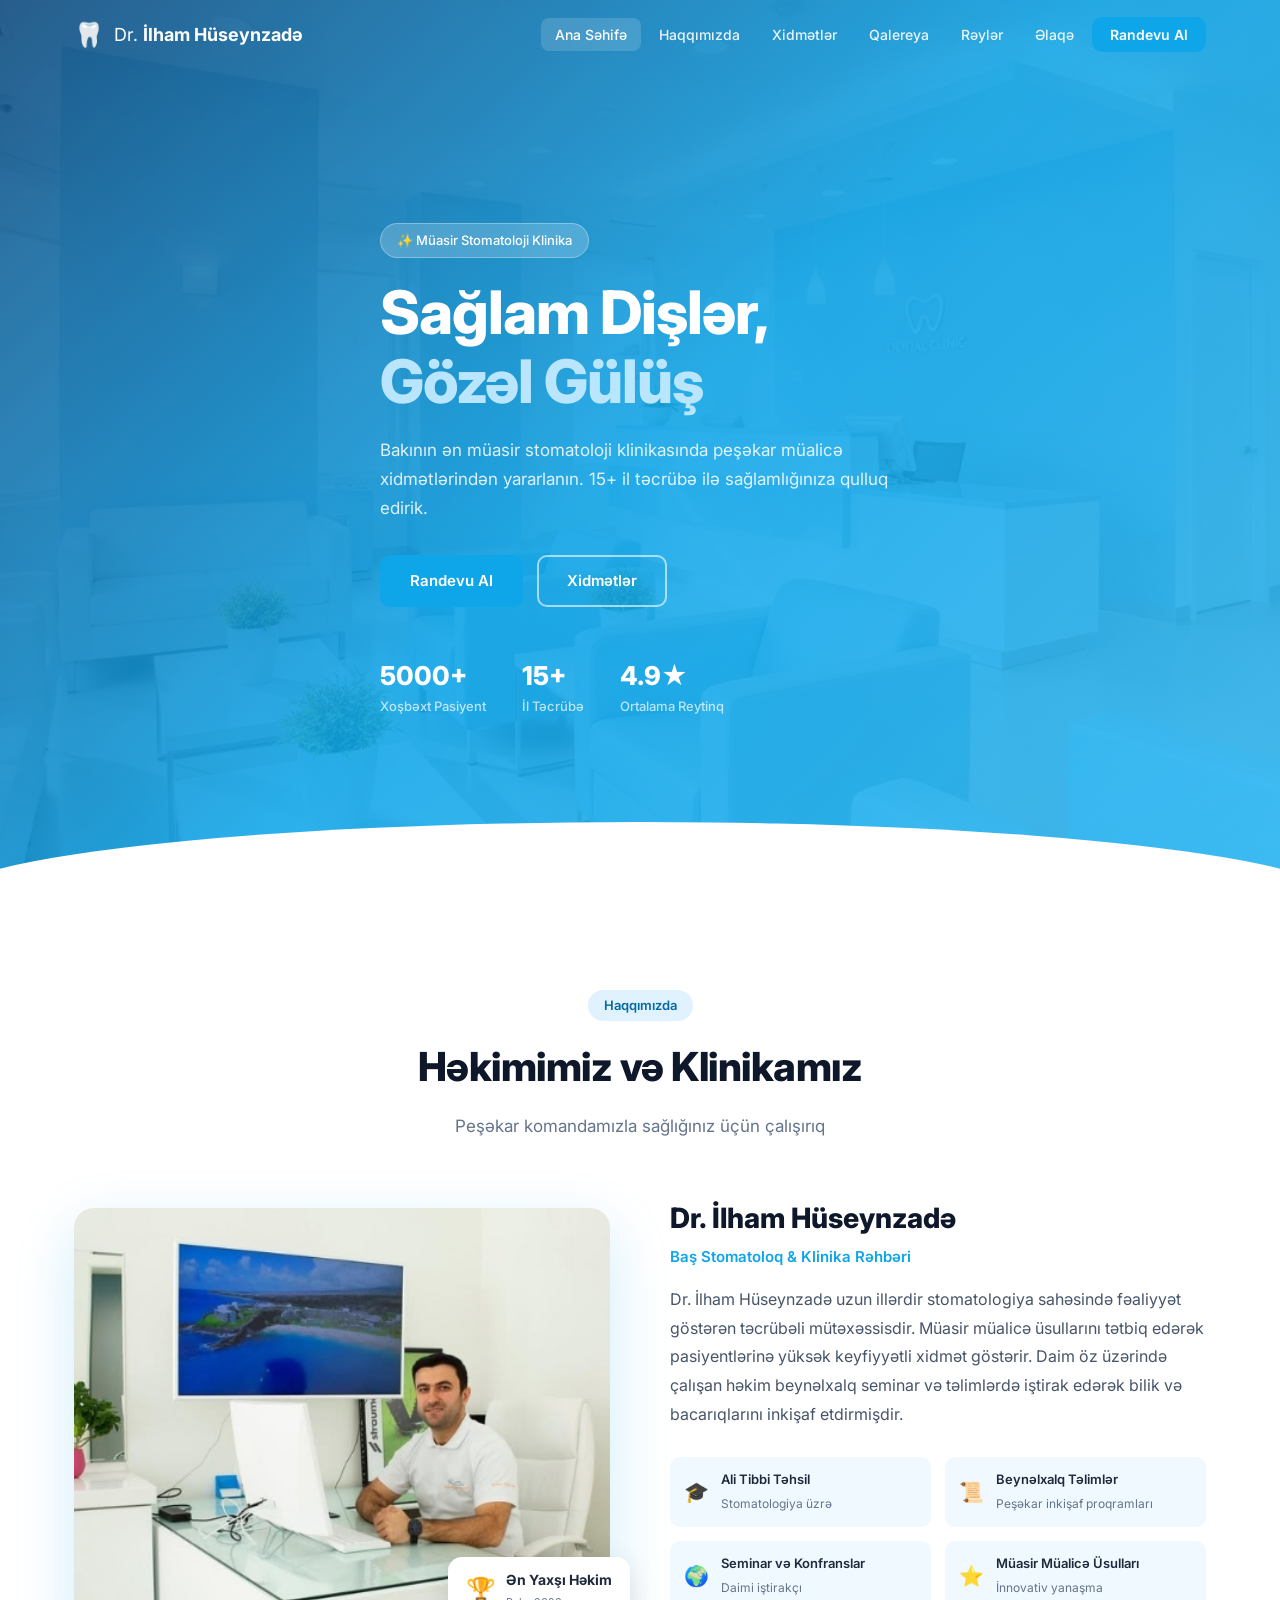
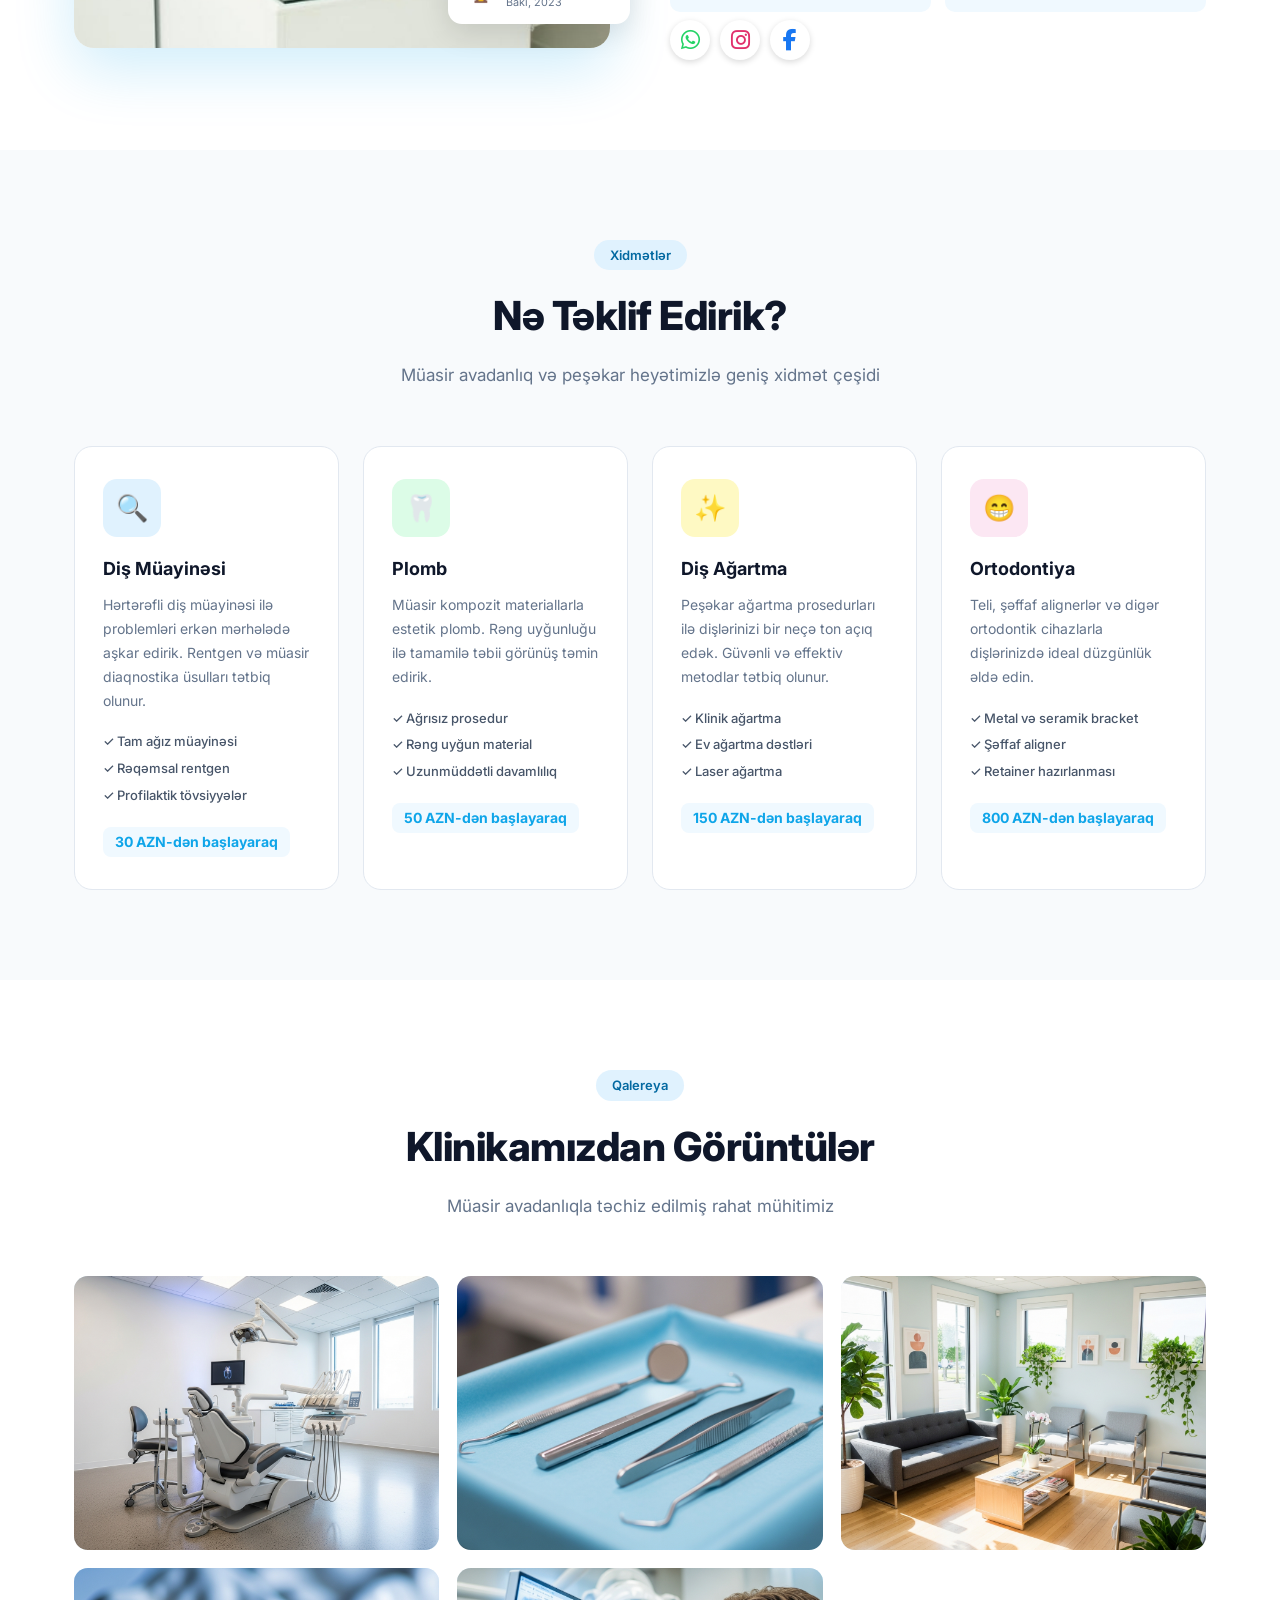
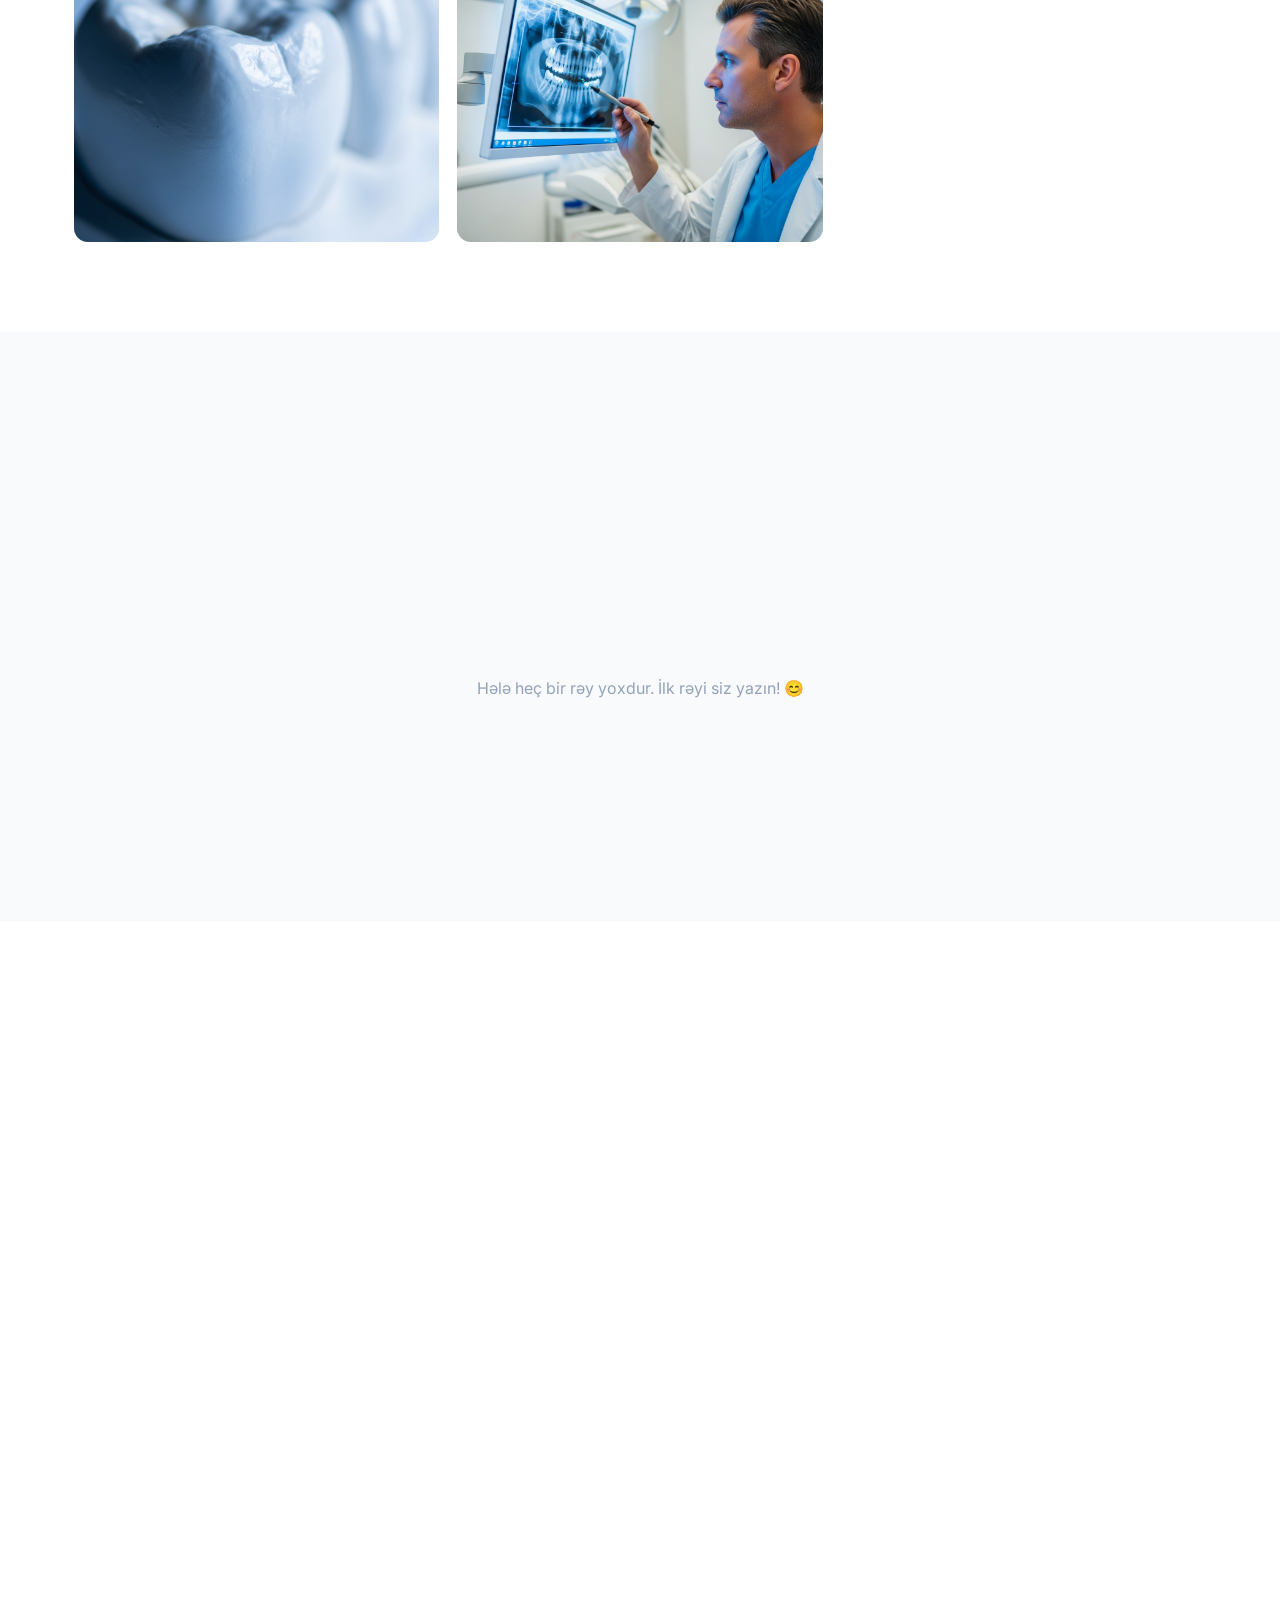
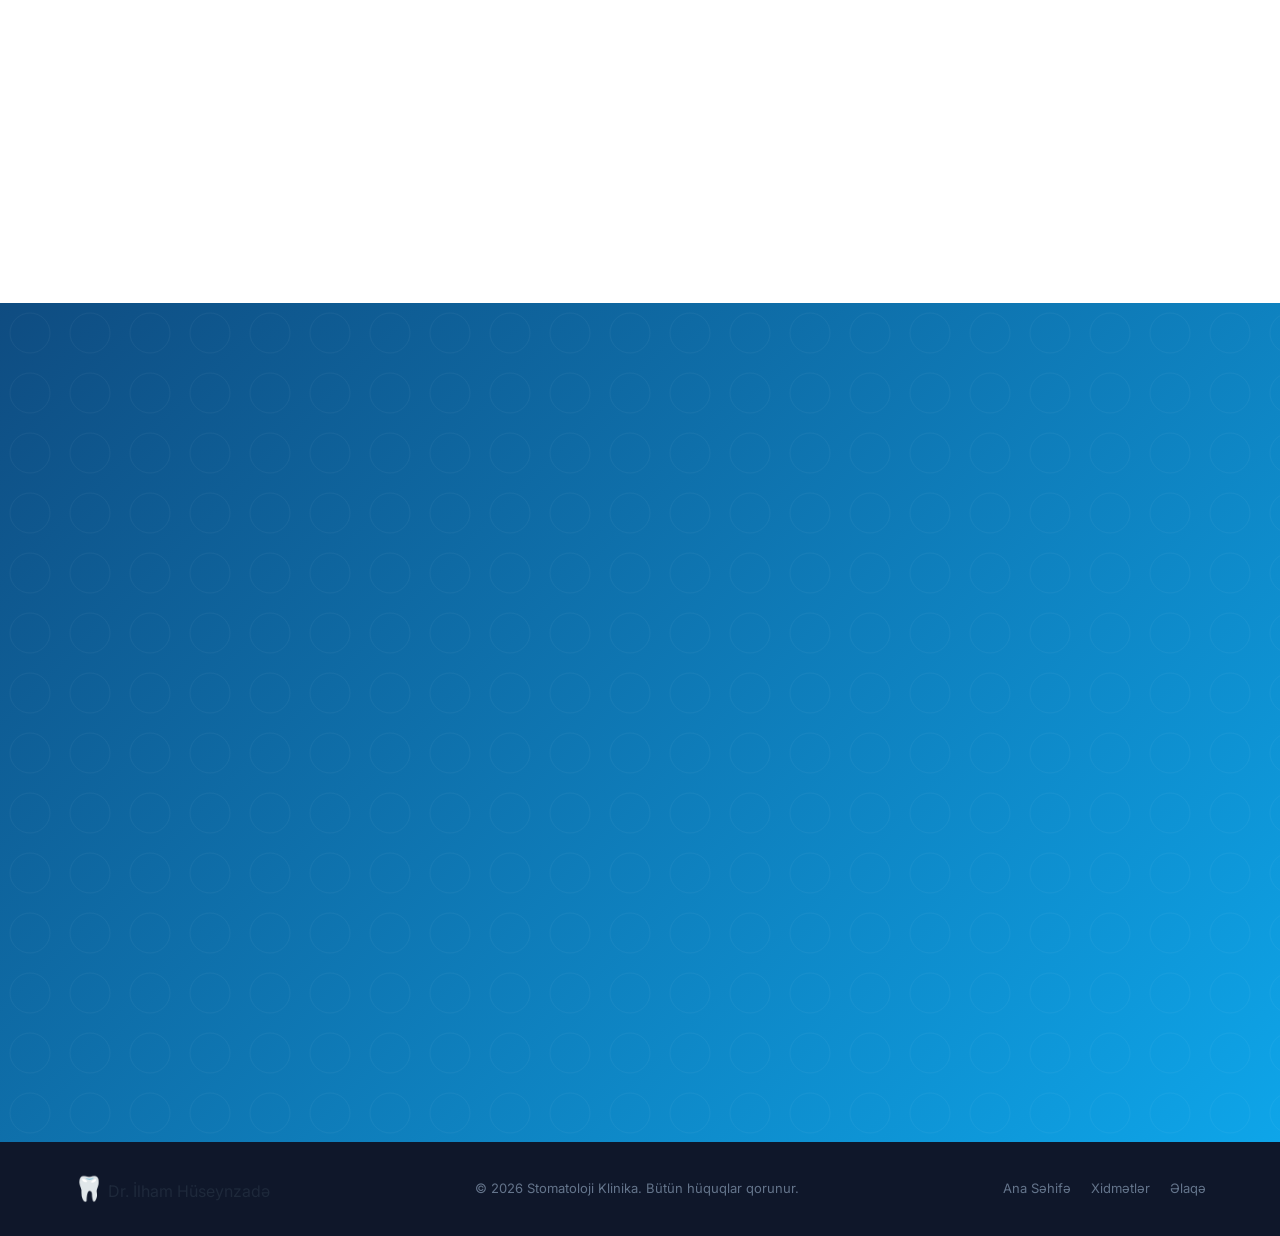
==== index.html @ 875d4f4c "initial commit: dental clinic website" ====
<!DOCTYPE html>
<html lang="az">
<head>
  <meta charset="UTF-8" />
  <meta name="viewport" content="width=device-width, initial-scale=1.0" />
  <title>Dr. İlham Hüseynzadə - Stomatoloji Klinika</title>
  <meta name="description" content="Bakının ən müasir stomatoloji klinikası. Diş müayinəsi, plomb, diş ağartma, ortodontiya xidmətləri." />
  <link rel="icon" href="/favicon.svg" type="image/svg+xml" />
  <link rel="preconnect" href="https://fonts.googleapis.com" />
  <link rel="preconnect" href="https://fonts.gstatic.com" crossorigin />
  <link href="https://fonts.googleapis.com/css2?family=Inter:wght@300;400;500;600;700;800&display=swap" rel="stylesheet" />
  <link rel="stylesheet" href="https://cdnjs.cloudflare.com/ajax/libs/font-awesome/6.5.0/css/all.min.css">
  <link rel="stylesheet" href="/style.css" />
</head>
<body>

  <!-- ===== NAVBAR ===== -->
  <nav class="navbar" id="navbar">
    <div class="container nav-inner">
      <a href="#home" class="logo">       
        <span class="logo-icon">🦷</span>
        <span class="logo-text">Dr. <strong>İlham Hüseynzadə</strong></span>
      </a>
      <button class="hamburger" id="hamburger" aria-label="Menyu">
        <span></span><span></span><span></span>
      </button>
      <ul class="nav-links" id="navLinks">
        <li><a href="#home" class="nav-link">Ana Səhifə</a></li>
        <li><a href="#about" class="nav-link">Haqqımızda</a></li>
        <li><a href="#services" class="nav-link">Xidmətlər</a></li>
        <li><a href="#gallery" class="nav-link">Qalereya</a></li>
        <li><a href="#testimonials" class="nav-link">Rəylər</a></li>
        <li><a href="#contact" class="nav-link">Əlaqə</a></li>
        <li><a href="#appointment" class="nav-link btn-nav">Randevu Al</a></li>
      </ul>
    </div>
  </nav>

  <!-- ===== HERO ===== -->
  <section class="hero" id="home">
    <div class="hero-overlay"></div>
    <div class="container hero-content fade-in">
      <span class="hero-badge">✨ Müasir Stomatoloji Klinika</span>
      <h1 class="hero-title">Sağlam Dişlər,<br /><span class="hero-highlight">Gözəl Gülüş</span></h1>
      <p class="hero-subtitle">Bakının ən müasir stomatoloji klinikasında peşəkar müalicə xidmətlərindən yararlanın. 15+ il təcrübə ilə sağlamlığınıza qulluq edirik.</p>
      <div class="hero-buttons">
        <a href="#appointment" class="btn btn-primary">Randevu Al</a>
        <a href="#services" class="btn btn-outline-white">Xidmətlər</a>
      </div>
      <div class="hero-stats">
        <div class="stat">
          <span class="stat-number">5000+</span>
          <span class="stat-label">Xoşbəxt Pasiyent</span>
        </div>
        <div class="stat">
          <span class="stat-number">15+</span>
          <span class="stat-label">İl Təcrübə</span>
        </div>
        <div class="stat">
          <span class="stat-number">4.9★</span>
          <span class="stat-label">Ortalama Reytinq</span>
        </div>
      </div>
    </div>
    <div class="hero-shape"></div>
  </section>

  <!-- ===== ABOUT ===== -->
  <section class="section" id="about">
    <div class="container">
      <div class="section-header fade-in">
        <span class="section-badge">Haqqımızda</span>
        <h2 class="section-title">Həkimimiz və Klinikamız</h2>
        <p class="section-subtitle">Peşəkar komandamızla sağlığınız üçün çalışırıq</p>
      </div>
      <div class="about-grid">
        <div class="about-image-wrap fade-in">
          <img src="/images/Ilhamdoktor.jpg" alt="Dr. İlham Hüseynzadə" class="about-img" onerror="this.src='data:image/svg+xml,<svg xmlns=%22http://www.w3.org/2000/svg%22 viewBox=%220 0 400 400%22><rect fill=%22%23e0f2fe%22 width=%22400%22 height=%22400%22/><text x=%22200%22 y=%22200%22 text-anchor=%22middle%22 font-size=%2280%22>👨‍⚕️</text></svg>'" />
          <div class="about-badge-card">
            <span class="about-badge-icon">🏆</span>
            <div>
              <strong>Ən Yaxşı Həkim</strong>
              <small>Bakı, 2023</small>
            </div>
          </div>
        </div>
        <div class="about-info fade-in">
          <h3 class="about-name">Dr. İlham Hüseynzadə</h3>
          <p class="about-title-text">Baş Stomatoloq &amp; Klinika Rəhbəri</p>
          <p class="about-desc">
           Dr. İlham Hüseynzadə uzun illərdir stomatologiya sahəsində fəaliyyət göstərən təcrübəli mütəxəssisdir. Müasir müalicə üsullarını tətbiq edərək pasiyentlərinə yüksək keyfiyyətli xidmət göstərir. Daim öz üzərində çalışan həkim beynəlxalq seminar və təlimlərdə iştirak edərək bilik və bacarıqlarını inkişaf etdirmişdir.
          </p>
          <div class="certs-grid">
            <div class="cert-item">
              <span class="cert-icon">🎓</span>
              <div>
                <strong>Ali Tibbi Təhsil</strong>
                <small>Stomatologiya üzrə</small>
              </div>
            </div>
            <div class="cert-item">
              <span class="cert-icon">📜</span>
              <div>
                <strong>Beynəlxalq Təlimlər</strong>
                <small>Peşəkar inkişaf proqramları</small>
              </div>
            </div>
            <div class="cert-item">
              <span class="cert-icon">🌍</span>
              <div>
                <strong>Seminar və Konfranslar</strong>
                <small>Daimi iştirakçı</small>
              </div>
            </div>
            <div class="cert-item">
              <span class="cert-icon">⭐</span>
              <div>
                <strong>Müasir Müalicə Üsulları</strong>
                <small>İnnovativ yanaşma</small>
              </div>
            </div>
          </div>
          
          <div class="social-media">
            <a href="https://wa.me/994552859991" target="_blank" class="social-link whatsapp">
            <i class="fab fa-whatsapp"></i>
          </a>

          <a href="https://www.instagram.com/dr.guseynzade_ilham" target="_blank" class="social-link instagram">
            <i class="fab fa-instagram"></i>
          </a>

          <a href="https://www.facebook.com/ilham.huseynov.5?rdid=LPzqqVBXtyirZxfe&share_url=https%3A%2F%2Fwww.facebook.com%2Fshare%2F1BLSX7eEfb%2F#."
            target="_blank" class="social-link facebook">
            <i class="fab fa-facebook-f"></i>
          </a>
        </div>
      </div>
    </div>
  </section>

  <!-- ===== SERVICES ===== -->
  <section class="section section-alt" id="services">
    <div class="container">
      <div class="section-header fade-in">
        <span class="section-badge">Xidmətlər</span>
        <h2 class="section-title">Nə Təklif Edirik?</h2>
        <p class="section-subtitle">Müasir avadanlıq və peşəkar heyətimizlə geniş xidmət çeşidi</p>
      </div>
      <div class="services-grid">
        <div class="service-card fade-in">
          <div class="service-icon-wrap" style="background: #e0f2fe;">
            <span class="service-icon">🔍</span>
          </div>
          <h3 class="service-title">Diş Müayinəsi</h3>
          <p class="service-desc">Hərtərəfli diş müayinəsi ilə problemləri erkən mərhələdə aşkar edirik. Rentgen və müasir diaqnostika üsulları tətbiq olunur.</p>
          <ul class="service-list">
            <li>✓ Tam ağız müayinəsi</li>
            <li>✓ Rəqəmsal rentgen</li>
            <li>✓ Profilaktik tövsiyyələr</li>
          </ul>
          <div class="service-price">30 AZN-dən başlayaraq</div>
        </div>
        <div class="service-card fade-in">
          <div class="service-icon-wrap" style="background: #dcfce7;">
            <span class="service-icon">🦷</span>
          </div>
          <h3 class="service-title">Plomb</h3>
          <p class="service-desc">Müasir kompozit materiallarla estetik plomb. Rəng uyğunluğu ilə tamamilə təbii görünüş təmin edirik.</p>
          <ul class="service-list">
            <li>✓ Ağrısız prosedur</li>
            <li>✓ Rəng uyğun material</li>
            <li>✓ Uzunmüddətli davamlılıq</li>
          </ul>
          <div class="service-price">50 AZN-dən başlayaraq</div>
        </div>
        <div class="service-card fade-in">
          <div class="service-icon-wrap" style="background: #fef9c3;">
            <span class="service-icon">✨</span>
          </div>
          <h3 class="service-title">Diş Ağartma</h3>
          <p class="service-desc">Peşəkar ağartma prosedurları ilə dişlərinizi bir neçə ton açıq edək. Güvənli və effektiv metodlar tətbiq olunur.</p>
          <ul class="service-list">
            <li>✓ Klinik ağartma</li>
            <li>✓ Ev ağartma dəstləri</li>
            <li>✓ Laser ağartma</li>
          </ul>
          <div class="service-price">150 AZN-dən başlayaraq</div>
        </div>
        <div class="service-card fade-in">
          <div class="service-icon-wrap" style="background: #fce7f3;">
            <span class="service-icon">😁</span>
          </div>
          <h3 class="service-title">Ortodontiya</h3>
          <p class="service-desc">Teli, şəffaf alignerlər və digər ortodontik cihazlarla dişlərinizdə ideal düzgünlük əldə edin.</p>
          <ul class="service-list">
            <li>✓ Metal və seramik bracket</li>
            <li>✓ Şəffaf aligner</li>
            <li>✓ Retainer hazırlanması</li>
          </ul>
          <div class="service-price">800 AZN-dən başlayaraq</div>
        </div>
      </div>
    </div>
  </section>

  <!-- ===== GALLERY ===== -->
  <section class="section" id="gallery">
    <div class="container">
      <div class="section-header fade-in">
        <span class="section-badge">Qalereya</span>
        <h2 class="section-title">Klinikamızdan Görüntülər</h2>
        <p class="section-subtitle">Müasir avadanlıqla təchiz edilmiş rahat mühitimiz</p>
      </div>
      <div class="gallery-grid">
        <div class="gallery-item fade-in">
          <img src="/images/download (1).png" alt="Klinika — müalicə otağı" loading="lazy" onerror="this.parentElement.classList.add('gallery-placeholder')" />
          <div class="gallery-overlay"><span>Müalicə Otağı</span></div>
        </div>
        <div class="gallery-item fade-in">
          <img src="/images/download (2).png" alt="Klinika — avadanlıq" loading="lazy" onerror="this.parentElement.classList.add('gallery-placeholder')" />
          <div class="gallery-overlay"><span>Müasir Avadanlıq</span></div>
        </div>
        <div class="gallery-item fade-in">
          <img src="/images/download (3).png" alt="Klinika — resepshn" loading="lazy" onerror="this.parentElement.classList.add('gallery-placeholder')" />
          <div class="gallery-overlay"><span>Resepshn</span></div>
        </div>
        <div class="gallery-item fade-in">
          <img src="/images/download (4).png" alt="Klinika — gözləmə zalı" loading="lazy" onerror="this.parentElement.classList.add('gallery-placeholder')" />
          <div class="gallery-overlay"><span>Gözləmə Zalı</span></div>
        </div>
        <div class="gallery-item fade-in">
          <img src="/images/download (6).png" alt="Klinika — sterilizasiya" loading="lazy" onerror="this.parentElement.classList.add('gallery-placeholder')" />
          <div class="gallery-overlay"><span>Sterilizasiya Otağı</span></div>
        </div>
        <div class="gallery-item fade-in">
          <img src="/images/download (5).png" alt="Klinika — rentgen" loading="lazy" onerror="this.parentElement.classList.add('gallery-placeholder')" />
          <div class="gallery-overlay"><span>Rentgen Kabineti</span></div>
        </div>
      </div>
    </div>
  </section>

  <!-- ===== TESTIMONIALS ===== -->
  <section class="section section-alt" id="testimonials">
    <div class="container">
      <div class="section-header fade-in">
        <span class="section-badge">Rəylər</span>
        <h2 class="section-title">Pasiyentlərimiz Nə Deyir?</h2>
        <p class="section-subtitle">Müştərilərimizin həqiqi rəyləri</p>
      </div>

      <div class="testimonials-list" id="testimonialsList">
        <!-- Rəylər buraya JS ilə yüklənir -->
        <div class="loading-state">
          <div class="spinner"></div>
          <p>Rəylər yüklənir...</p>
        </div>
      </div>

      <div class="testimonials-action fade-in">
        <button class="btn btn-primary" id="openReviewModal">+ Rəy Əlavə Et</button>
      </div>
    </div>
  </section>

  <!-- ===== CONTACT ===== -->
  <section class="section" id="contact">
    <div class="container">
      <div class="section-header fade-in">
        <span class="section-badge">Əlaqə</span>
        <h2 class="section-title">Bizimlə Əlaqə</h2>
        <p class="section-subtitle">Suallarınız varsa, bizimlə əlaqə saxlayın</p>
      </div>
      <div class="contact-grid">
        <div class="contact-info fade-in">
          <h3 class="contact-info-title">Əlaqə Məlumatları</h3>
          <div class="contact-items">
            <div class="contact-item">
              <div class="contact-item-icon">📍</div>
              <div>
                <strong>Ünvan</strong>
                <p>Məmməd Araz küçəsi 102, Bakı, Azərbaycan</p>
              </div>
            </div>
            <div class="contact-item">
              <div class="contact-item-icon">📞</div>
              <div>
                <strong>Telefon</strong>
                <p><a href="tel:+994552859991">+994 55 285 99 91</a></p>
                <p><a href="tel:+994125640090">+994 12 564 00 90 </a></p>
              </div>
            </div>
            <div class="contact-item">
              <div class="contact-item-icon">✉️</div>
              <div>
                <strong>E-poçt</strong>
                <p><a href="mailto:huseynzade.ilham@inbox.ru">huseynzade.ilham@inbox.ru</a></p>
              </div>
            </div>
            <div class="contact-item">
              <div class="contact-item-icon">🕐</div>
              <div>
                <strong>İş Saatları</strong>
                <p>B.e. – Cümə: 09:00 – 18:00<br />Şənbə: 09:00 – 14:00</p>
              </div>
            </div>
          </div>

          <!-- Xəritə -->
          <div class="map-wrap">
            <iframe
              src="https://www.google.com/maps?q=40.4064064,49.8445207&hl=az&z=17&output=embed"
              width="100%"
              height="220"
              style="border:0;"
              allowfullscreen=""
              loading="lazy"
              referrerpolicy="no-referrer-when-downgrade"
              title="Klinika xəritəsi"
            ></iframe>
          </div>
        </div>

        <div class="contact-form-wrap fade-in">
          <h3 class="contact-info-title">Mesaj Göndər</h3>
          <form id="contactForm" novalidate>
            <div class="form-group">
              <label class="form-label" for="contactName">Ad Soyad *</label>
              <input class="form-input" type="text" id="contactName" name="name" placeholder="Adınızı daxil edin" required />
              <span class="form-error" id="contactNameError"></span>
            </div>
            <div class="form-group">
              <label class="form-label" for="contactEmail">E-poçt *</label>
              <input class="form-input" type="email" id="contactEmail" name="email" placeholder="email@example.com" required />
              <span class="form-error" id="contactEmailError"></span>
            </div>
            <div class="form-group">
              <label class="form-label" for="contactMessage">Mesaj *</label>
              <textarea class="form-input form-textarea" id="contactMessage" name="message" placeholder="Mesajınızı yazın..." rows="5" required></textarea>
              <span class="form-error" id="contactMessageError"></span>
            </div>
            <button type="submit" class="btn btn-primary btn-full" id="contactSubmit">Göndər</button>
          </form>
        </div>
      </div>
    </div>
  </section>

  <!-- ===== APPOINTMENT ===== -->
  <section class="section section-appointment" id="appointment">
    <div class="container">
      <div class="section-header fade-in">
        <span class="section-badge" style="background:rgba(255,255,255,0.2); color:white;">Randevu</span>
        <h2 class="section-title" style="color:white;">Randevu Alın</h2>
        <p class="section-subtitle" style="color:rgba(255,255,255,0.8);">Aşağıdakı formu doldurun, biz sizinlə əlaqə saxlayacağıq</p>
      </div>
      <div class="appointment-card fade-in">
        <form id="appointmentForm" novalidate>
          <div class="form-row">
            <div class="form-group">
              <label class="form-label" for="appName">Ad Soyad *</label>
              <input class="form-input" type="text" id="appName" name="name" placeholder="Adınızı daxil edin" required />
              <span class="form-error" id="appNameError"></span>
            </div>
            <div class="form-group">
              <label class="form-label" for="appPhone">Telefon *</label>
              <input class="form-input" type="tel" id="appPhone" name="phone" placeholder="+994 XX XXX XX XX" required />
              <span class="form-error" id="appPhoneError"></span>
            </div>
          </div>
          <div class="form-group">
            <label class="form-label" for="appService">Xidmət *</label>
            <select class="form-input form-select" id="appService" name="service" required>
              <option value="">Xidmət seçin...</option>
              <option value="Diş Müayinəsi">Diş Müayinəsi</option>
              <option value="Plomb">Plomb</option>
              <option value="Diş Ağartma">Diş Ağartma</option>
              <option value="Ortodontiya">Ortodontiya</option>
            </select>
            <span class="form-error" id="appServiceError"></span>
          </div>
          <div class="form-row">
            <div class="form-group">
              <label class="form-label" for="appDate">Tarix *</label>
              <input class="form-input" type="date" id="appDate" name="date" required />
              <span class="form-error" id="appDateError"></span>
            </div>
            <div class="form-group">
              <label class="form-label" for="appTime">Saat *</label>
              <select class="form-input form-select" id="appTime" name="time" required>
                <option value="">Saat seçin...</option>
                <option value="09:00">09:00</option>
                <option value="10:00">10:00</option>
                <option value="11:00">11:00</option>
                <option value="12:00">12:00</option>
                <option value="13:00">13:00</option>
                <option value="14:00">14:00</option>
                <option value="15:00">15:00</option>
                <option value="16:00">16:00</option>
                <option value="17:00">17:00</option>
                <option value="18:00">18:00</option>
              </select>
              <span class="form-error" id="appTimeError"></span>
            </div>
          </div>
          <button type="submit" class="btn btn-primary btn-full" id="appointmentSubmit">Randevu Al</button>
        </form>
        <div class="appointment-success" id="appointmentSuccess" style="display:none;">
          <div class="success-icon">✅</div>
          <h3>Randevunuz Qəbul Edildi!</h3>
          <p>Tezliklə sizinlə əlaqə saxlayacağıq. Təşəkkür edirik!</p>
          <button class="btn btn-outline" onclick="resetAppointmentForm()">Yeni Randevu</button>
        </div>
      </div>
    </div>
  </section>

  <!-- ===== FOOTER ===== -->
  <footer class="footer">
    <div class="container footer-inner">
      <div class="footer-brand">
        <span class="logo-icon">🦷</span>
        <span class="logo-text">Dr. İlham Hüseynzadə <strong></strong></span>
      </div>
      <p class="footer-copy">© 2026 Stomatoloji Klinika. Bütün hüquqlar qorunur.</p>
      <div class="footer-links">
        <a href="#home">Ana Səhifə</a>
        <a href="#services">Xidmətlər</a>
        <a href="#contact">Əlaqə</a>
      </div>
    </div>
  </footer>

  <!-- ===== MODAL: Rəy Əlavə Et ===== -->
  <div class="modal-overlay" id="reviewModal">
    <div class="modal">
      <div class="modal-header">
        <h3>Rəy Əlavə Et</h3>
        <button class="modal-close" id="closeReviewModal" aria-label="Bağla">✕</button>
      </div>
      <form id="reviewForm" novalidate>
        <div class="form-group">
          <label class="form-label" for="reviewName">Ad Soyad *</label>
          <input class="form-input" type="text" id="reviewName" placeholder="Adınızı daxil edin" required />
          <span class="form-error" id="reviewNameError"></span>
        </div>
        <div class="form-group">
          <label class="form-label">Reytinq *</label>
          <div class="star-rating" id="starRating">
            <span class="star" data-value="1">★</span>
            <span class="star" data-value="2">★</span>
            <span class="star" data-value="3">★</span>
            <span class="star" data-value="4">★</span>
            <span class="star" data-value="5">★</span>
          </div>
          <input type="hidden" id="reviewRating" value="0" />
          <span class="form-error" id="reviewRatingError"></span>
        </div>
        <div class="form-group">
          <label class="form-label" for="reviewMessage">Rəyiniz *</label>
          <textarea class="form-input form-textarea" id="reviewMessage" placeholder="Rəyinizi yazın..." rows="4" required></textarea>
          <span class="form-error" id="reviewMessageError"></span>
        </div>
        <div class="modal-buttons">
          <button type="button" class="btn btn-outline" id="cancelReview">Ləğv et</button>
          <button type="submit" class="btn btn-primary" id="submitReview">Göndər</button>
        </div>
      </form>
    </div>
  </div>

  <!-- Toast bildirişi -->
  <div class="toast" id="toast"></div>

  <script src="/script.js"></script>
</body>
</html>
---- style.css ----
/* ============================================
   STOMATOLOJI KLINIKA — style.css
   Rənglər: Ağ + Açıq Mavi + Soft Boz
   ============================================ */

*, *::before, *::after { box-sizing: border-box; margin: 0; padding: 0; }

html { scroll-behavior: smooth; font-size: 16px; }

body {
  font-family: 'Inter', -apple-system, BlinkMacSystemFont, sans-serif;
  color: #1e293b;
  background: #fff;
  line-height: 1.6;
  overflow-x: hidden;
}

a { text-decoration: none; color: inherit; transition: color .2s; }
img { max-width: 100%; display: block; }

/* ============ CONTAINER ============ */
.container {
  max-width: 1180px;
  margin: 0 auto;
  padding: 0 24px;
}

/* ============ BUTTONS ============ */
.btn {
  display: inline-flex;
  align-items: center;
  justify-content: center;
  gap: 8px;
  padding: 12px 28px;
  border-radius: 10px;
  font-size: 15px;
  font-weight: 600;
  cursor: pointer;
  border: 2px solid transparent;
  transition: all .25s ease;
  text-decoration: none;
  white-space: nowrap;
}
.btn-primary {
  background: #0ea5e9;
  color: #fff;
  border-color: #0ea5e9;
}
.btn-primary:hover { background: #0284c7; border-color: #0284c7; transform: translateY(-1px); box-shadow: 0 6px 20px rgba(14,165,233,.35); }
.btn-outline {
  background: transparent;
  color: #0ea5e9;
  border-color: #0ea5e9;
}
.btn-outline:hover { background: #0ea5e9; color: #fff; }
.btn-outline-white {
  background: transparent;
  color: #fff;
  border-color: rgba(255,255,255,.6);
}
.btn-outline-white:hover { background: rgba(255,255,255,.15); border-color: #fff; }
.btn-full { width: 100%; }
.mt-20 { margin-top: 20px; }

/* ============ NAVBAR ============ */
.navbar {
  position: fixed;
  top: 0; left: 0; right: 0;
  z-index: 1000;
  padding: 16px 0;
  transition: all .35s ease;
}
.navbar.scrolled {
  background: rgba(255,255,255,.95);
  backdrop-filter: blur(12px);
  box-shadow: 0 2px 20px rgba(0,0,0,.08);
  padding: 10px 0;
}
.nav-inner {
  display: flex;
  align-items: center;
  justify-content: space-between;
  gap: 24px;
}
.logo {
  display: flex;
  align-items: center;
  gap: 10px;
  font-size: 18px;
  color: #fff;
  transition: color .2s;
}
.navbar.scrolled .logo { color: #1e293b; }
.logo-icon { font-size: 24px; }
.logo-text strong { font-weight: 700; }

.nav-links {
  display: flex;
  align-items: center;
  list-style: none;
  gap: 4px;
}
.nav-link {
  padding: 8px 14px;
  border-radius: 8px;
  font-size: 14px;
  font-weight: 500;
  color: rgba(255,255,255,.9);
  transition: all .2s;
}
.navbar.scrolled .nav-link { color: #475569; }
.nav-link:hover, .nav-link.active { background: rgba(255,255,255,.15); color: #fff; }
.navbar.scrolled .nav-link:hover, .navbar.scrolled .nav-link.active { background: #f0f9ff; color: #0ea5e9; }
.btn-nav {
  background: #0ea5e9;
  color: #fff !important;
  border-radius: 10px;
  padding: 9px 18px;
  font-weight: 600;
}
.btn-nav:hover { background: #0284c7 !important; color: #fff !important; }

/* Hamburger */
.hamburger {
  display: none;
  flex-direction: column;
  gap: 5px;
  background: none;
  border: none;
  cursor: pointer;
  padding: 4px;
}
.hamburger span {
  display: block;
  width: 24px;
  height: 2px;
  background: #fff;
  border-radius: 2px;
  transition: all .3s;
}
.navbar.scrolled .hamburger span { background: #1e293b; }

/* ============ HERO ============ */
.hero {
  position: relative;
  min-height: 100vh;
  display: flex;
  align-items: center;
  background: linear-gradient(135deg, #0f4c81 0%, #0ea5e9 50%, #38bdf8 100%);
  overflow: hidden;
  padding: 100px 0 60px;
}
.hero-overlay {
  position: absolute;
  inset: 0;
  background: url('/images/download.png') center/cover no-repeat;
  opacity: .12;
}
.hero-shape {
  position: absolute;
  bottom: -2px; left: 0; right: 0;
  height: 80px;
  background: #fff;
  clip-path: ellipse(55% 100% at 50% 100%);
}
.hero-content {
  position: relative;
  z-index: 1;
  max-width: 680px;
}
.hero-badge {
  display: inline-block;
  background: rgba(255,255,255,.2);
  color: #fff;
  padding: 6px 16px;
  border-radius: 50px;
  font-size: 13px;
  font-weight: 500;
  margin-bottom: 20px;
  backdrop-filter: blur(8px);
  border: 1px solid rgba(255,255,255,.3);
}
.hero-title {
  font-size: clamp(36px, 5vw, 60px);
  font-weight: 800;
  line-height: 1.15;
  color: #fff;
  margin-bottom: 20px;
  letter-spacing: -1px;
}
.hero-highlight { color: #bae6fd; }
.hero-subtitle {
  font-size: 17px;
  color: rgba(255,255,255,.85);
  margin-bottom: 32px;
  max-width: 520px;
  line-height: 1.7;
}
.hero-buttons {
  display: flex;
  gap: 14px;
  flex-wrap: wrap;
  margin-bottom: 48px;
}
.hero-stats {
  display: flex;
  gap: 36px;
  flex-wrap: wrap;
}
.stat {
  display: flex;
  flex-direction: column;
}
.stat-number {
  font-size: 26px;
  font-weight: 800;
  color: #fff;
}
.stat-label {
  font-size: 13px;
  color: rgba(255,255,255,.7);
  font-weight: 500;
}

/* ============ SECTIONS ============ */
.section { padding: 90px 0; }
.section-alt { background: #f8fafc; }
.section-header { text-align: center; margin-bottom: 56px; }
.section-badge {
  display: inline-block;
  background: #e0f2fe;
  color: #0369a1;
  padding: 5px 16px;
  border-radius: 50px;
  font-size: 13px;
  font-weight: 600;
  margin-bottom: 14px;
}
.section-title {
  font-size: clamp(26px, 3.5vw, 40px);
  font-weight: 800;
  color: #0f172a;
  margin-bottom: 14px;
  letter-spacing: -.5px;
}
.section-subtitle {
  font-size: 17px;
  color: #64748b;
  max-width: 560px;
  margin: 0 auto;
}

/* ============ ABOUT ============ */
.about-grid {
  display: grid;
  grid-template-columns: 1fr 1fr;
  gap: 60px;
  align-items: center;
}
.about-image-wrap {
  position: relative;
}
.about-img {
  width: 100%;
  border-radius: 20px;
  object-fit: cover;
  height: 440px;
  box-shadow: 0 20px 60px rgba(14,165,233,.2);
}
.about-badge-card {
  position: absolute;
  bottom: 24px; right: -20px;
  background: #fff;
  border-radius: 14px;
  padding: 12px 18px;
  display: flex;
  align-items: center;
  gap: 10px;
  box-shadow: 0 8px 30px rgba(0,0,0,.12);
  font-size: 13px;
}
.about-badge-icon { font-size: 24px; }
.about-badge-card strong { display: block; font-size: 14px; }
.about-badge-card small { color: #64748b; }
.about-name {
  font-size: 28px;
  font-weight: 800;
  color: #0f172a;
  margin-bottom: 4px;
}
.about-title-text {
  color: #0ea5e9;
  font-weight: 600;
  margin-bottom: 16px;
  font-size: 15px;
}
.about-desc {
  color: #475569;
  line-height: 1.8;
  margin-bottom: 28px;
}
.certs-grid {
  display: grid;
  grid-template-columns: 1fr 1fr;
  gap: 14px;
  margin-bottom: 8px;
}
.cert-item {
  display: flex;
  align-items: center;
  gap: 12px;
  background: #f0f9ff;
  border-radius: 10px;
  padding: 12px 14px;
}
.cert-icon { font-size: 20px; }
.cert-item strong { display: block; font-size: 13px; font-weight: 600; }
.cert-item small { color: #64748b; font-size: 12px; }


/* Sosial media linkləri üçün ümumi tərz */
.social-media {
  display: flex;
  gap: 10px;
}

.social-link {
  font-size: 22px;
  color: #333;
  background: #fff;
  border-radius: 50%;
  width: 40px;
  height: 40px;
  display: flex;
  align-items: center;
  justify-content: center;
  transition: 0.3s ease;
  box-shadow: 0 2px 6px rgba(0, 0, 0, 0.15);
}

/* Hover zamanı effekt */
.social-link:hover {
  transform: translateY(-3px);
  box-shadow: 0 4px 12px rgba(0, 0, 0, 0.25);
}

/* Xüsusi rənglər */
.social-link.instagram {
  color: #E1306C;
}

.social-link.whatsapp {
  color: #25D366;
}

.social-link.facebook {
  color: #1877F2;
}

/* Hover zamanı arxa fon rəngləri */
.social-link.instagram:hover {
  background: #E1306C;
  color: #fff;
}

.social-link.whatsapp:hover {
  background: #25D366;
  color: #fff;
}

.social-link.facebook:hover {
  background: #1877F2;
  color: #fff;
}

/* ============ SERVICES ============ */
.services-grid {
  display: grid;
  grid-template-columns: repeat(auto-fit, minmax(260px, 1fr));
  gap: 24px;
}
.service-card {
  background: #fff;
  border-radius: 18px;
  padding: 32px 28px;
  border: 1px solid #e2e8f0;
  transition: all .3s ease;
  cursor: default;
}
.service-card:hover {
  transform: translateY(-6px);
  box-shadow: 0 20px 50px rgba(14,165,233,.15);
  border-color: #bae6fd;
}
.service-icon-wrap {
  width: 58px;
  height: 58px;
  border-radius: 14px;
  display: flex;
  align-items: center;
  justify-content: center;
  margin-bottom: 18px;
}
.service-icon { font-size: 26px; }
.service-title {
  font-size: 18px;
  font-weight: 700;
  color: #0f172a;
  margin-bottom: 10px;
}
.service-desc {
  color: #64748b;
  font-size: 14px;
  line-height: 1.7;
  margin-bottom: 16px;
}
.service-list {
  list-style: none;
  margin-bottom: 18px;
}
.service-list li {
  font-size: 13px;
  color: #475569;
  padding: 3px 0;
  font-weight: 500;
}
.service-price {
  font-size: 14px;
  font-weight: 700;
  color: #0ea5e9;
  background: #f0f9ff;
  display: inline-block;
  padding: 4px 12px;
  border-radius: 8px;
}

/* ============ GALLERY ============ */
.gallery-grid {
  display: grid;
  grid-template-columns: repeat(3, 1fr);
  gap: 18px;
}
.gallery-item {
  border-radius: 14px;
  overflow: hidden;
  position: relative;
  aspect-ratio: 4/3;
  cursor: pointer;
  background: #e0f2fe;
}
.gallery-item img {
  width: 100%;
  height: 100%;
  object-fit: cover;
  transition: transform .4s ease;
}
.gallery-item:hover img { transform: scale(1.06); }
.gallery-overlay {
  position: absolute;
  inset: 0;
  background: linear-gradient(to top, rgba(14,165,233,.7) 0%, transparent 60%);
  display: flex;
  align-items: flex-end;
  padding: 16px;
  opacity: 0;
  transition: opacity .3s;
}
.gallery-item:hover .gallery-overlay { opacity: 1; }
.gallery-overlay span {
  color: #fff;
  font-weight: 600;
  font-size: 14px;
}
.gallery-placeholder {
  display: flex;
  align-items: center;
  justify-content: center;
  background: linear-gradient(135deg, #e0f2fe, #bae6fd);
  font-size: 48px;
}

/* ============ TESTIMONIALS ============ */
.testimonials-list {
  display: grid;
  grid-template-columns: repeat(auto-fill, minmax(300px, 1fr));
  gap: 22px;
  margin-bottom: 36px;
}
.testimonial-card {
  background: #fff;
  border-radius: 16px;
  padding: 28px;
  border: 1px solid #e2e8f0;
  box-shadow: 0 4px 16px rgba(0,0,0,.05);
  transition: box-shadow .3s;
}
.testimonial-card:hover { box-shadow: 0 8px 30px rgba(14,165,233,.12); }
.testimonial-header {
  display: flex;
  align-items: center;
  gap: 14px;
  margin-bottom: 14px;
}
.testimonial-avatar {
  width: 46px;
  height: 46px;
  border-radius: 50%;
  background: linear-gradient(135deg, #0ea5e9, #38bdf8);
  display: flex;
  align-items: center;
  justify-content: center;
  color: #fff;
  font-weight: 700;
  font-size: 18px;
  flex-shrink: 0;
}
.testimonial-info strong { display: block; font-size: 15px; font-weight: 700; }
.testimonial-info small { color: #94a3b8; font-size: 12px; }
.testimonial-stars { color: #f59e0b; font-size: 16px; letter-spacing: 1px; margin-bottom: 10px; }
.testimonial-message { color: #475569; font-size: 14px; line-height: 1.7; }
.testimonials-action { text-align: center; }
.loading-state {
  grid-column: 1 / -1;
  text-align: center;
  padding: 48px 0;
  color: #64748b;
}
.spinner {
  width: 36px;
  height: 36px;
  border: 3px solid #e0f2fe;
  border-top-color: #0ea5e9;
  border-radius: 50%;
  animation: spin .7s linear infinite;
  margin: 0 auto 14px;
}
@keyframes spin { to { transform: rotate(360deg); } }

/* ============ CONTACT ============ */
.contact-grid {
  display: grid;
  grid-template-columns: 1fr 1fr;
  gap: 48px;
  align-items: start;
}
.contact-info-title {
  font-size: 20px;
  font-weight: 700;
  margin-bottom: 24px;
  color: #0f172a;
}
.contact-items { display: flex; flex-direction: column; gap: 18px; margin-bottom: 24px; }
.contact-item {
  display: flex;
  gap: 14px;
  align-items: flex-start;
}
.contact-item-icon {
  width: 40px;
  height: 40px;
  background: #f0f9ff;
  border-radius: 10px;
  display: flex;
  align-items: center;
  justify-content: center;
  font-size: 18px;
  flex-shrink: 0;
}
.contact-item strong { display: block; font-size: 14px; font-weight: 600; margin-bottom: 2px; }
.contact-item p { color: #475569; font-size: 14px; }
.contact-item a { color: #0ea5e9; }
.contact-item a:hover { text-decoration: underline; }
.map-wrap { border-radius: 14px; overflow: hidden; border: 1px solid #e2e8f0; }
.contact-form-wrap { background: #f8fafc; border-radius: 18px; padding: 32px; border: 1px solid #e2e8f0; }

/* ============ FORMS ============ */
.form-group { margin-bottom: 18px; }
.form-row { display: grid; grid-template-columns: 1fr 1fr; gap: 16px; }
.form-label { display: block; font-size: 13px; font-weight: 600; margin-bottom: 6px; color: #374151; }
.form-input {
  width: 100%;
  padding: 11px 14px;
  border: 1.5px solid #e2e8f0;
  border-radius: 10px;
  font-size: 14px;
  font-family: inherit;
  background: #fff;
  color: #0f172a;
  transition: border-color .2s, box-shadow .2s;
  outline: none;
}
.form-input:focus { border-color: #0ea5e9; box-shadow: 0 0 0 3px rgba(14,165,233,.12); }
.form-input.is-invalid { border-color: #ef4444; }
.form-select { appearance: none; background-image: url("data:image/svg+xml,%3Csvg xmlns='http://www.w3.org/2000/svg' width='12' height='8' viewBox='0 0 12 8'%3E%3Cpath d='M1 1l5 5 5-5' stroke='%2394a3b8' stroke-width='1.5' fill='none' stroke-linecap='round'/%3E%3C/svg%3E"); background-repeat: no-repeat; background-position: right 14px center; padding-right: 40px; cursor: pointer; }
.form-textarea { resize: vertical; min-height: 120px; }
.form-error { display: block; color: #ef4444; font-size: 12px; margin-top: 4px; min-height: 16px; }

/* ============ APPOINTMENT ============ */
.section-appointment {
  background: linear-gradient(135deg, #0f4c81, #0ea5e9);
  position: relative;
  overflow: hidden;
}
.section-appointment::before {
  content: '';
  position: absolute;
  inset: 0;
  background: url("data:image/svg+xml,%3Csvg width='60' height='60' xmlns='http://www.w3.org/2000/svg'%3E%3Ccircle cx='30' cy='30' r='20' fill='none' stroke='rgba(255,255,255,.04)' stroke-width='1'/%3E%3C/svg%3E") repeat;
}
.appointment-card {
  background: rgba(255,255,255,.97);
  border-radius: 24px;
  padding: 44px 48px;
  max-width: 760px;
  margin: 0 auto;
  box-shadow: 0 30px 80px rgba(0,0,0,.18);
  position: relative;
}
.appointment-success {
  text-align: center;
  padding: 20px 0;
}
.success-icon { font-size: 56px; margin-bottom: 16px; }
.appointment-success h3 { font-size: 22px; font-weight: 700; color: #0f172a; margin-bottom: 8px; }
.appointment-success p { color: #64748b; margin-bottom: 20px; }

/* ============ FOOTER ============ */
.footer {
  background: #0f172a;
  padding: 28px 0;
}
.footer-inner {
  display: flex;
  align-items: center;
  justify-content: space-between;
  flex-wrap: wrap;
  gap: 16px;
}
.footer .logo { color: #fff; }
.footer-copy { color: #64748b; font-size: 13px; }
.footer-links { display: flex; gap: 20px; }
.footer-links a { color: #64748b; font-size: 13px; transition: color .2s; }
.footer-links a:hover { color: #38bdf8; }

/* ============ MODAL ============ */
.modal-overlay {
  position: fixed;
  inset: 0;
  background: rgba(0,0,0,.5);
  z-index: 2000;
  display: flex;
  align-items: center;
  justify-content: center;
  padding: 20px;
  opacity: 0;
  pointer-events: none;
  transition: opacity .25s;
  backdrop-filter: blur(4px);
}
.modal-overlay.open { opacity: 1; pointer-events: all; }
.modal {
  background: #fff;
  border-radius: 20px;
  padding: 32px;
  width: 100%;
  max-width: 480px;
  max-height: 90vh;
  overflow-y: auto;
  transform: translateY(20px);
  transition: transform .25s;
}
.modal-overlay.open .modal { transform: translateY(0); }
.modal-header {
  display: flex;
  align-items: center;
  justify-content: space-between;
  margin-bottom: 24px;
}
.modal-header h3 { font-size: 20px; font-weight: 700; }
.modal-close {
  width: 32px;
  height: 32px;
  border-radius: 8px;
  border: none;
  background: #f1f5f9;
  cursor: pointer;
  font-size: 14px;
  display: flex;
  align-items: center;
  justify-content: center;
  transition: background .2s;
}
.modal-close:hover { background: #e2e8f0; }
.modal-buttons { display: flex; gap: 12px; margin-top: 8px; }
.modal-buttons .btn { flex: 1; }

/* Star Rating */
.star-rating { display: flex; gap: 6px; font-size: 28px; margin: 6px 0; }
.star { color: #d1d5db; cursor: pointer; transition: color .15s, transform .15s; }
.star.active, .star.hover { color: #f59e0b; }
.star:hover { transform: scale(1.15); }

/* ============ TOAST ============ */
.toast {
  position: fixed;
  bottom: 30px;
  right: 30px;
  background: #0f172a;
  color: #fff;
  padding: 14px 22px;
  border-radius: 12px;
  font-size: 14px;
  font-weight: 500;
  z-index: 9999;
  opacity: 0;
  transform: translateY(20px);
  transition: all .3s;
  max-width: 340px;
  pointer-events: none;
  box-shadow: 0 8px 30px rgba(0,0,0,.2);
}
.toast.show { opacity: 1; transform: translateY(0); }
.toast.success { background: #16a34a; }
.toast.error { background: #dc2626; }

/* ============ FADE-IN ANIMATION ============ */
.fade-in {
  opacity: 0;
  transform: translateY(28px);
  transition: opacity .6s ease, transform .6s ease;
}
.fade-in.visible { opacity: 1; transform: translateY(0); }

/* ============ RESPONSIVE ============ */
@media (max-width: 900px) {
  .about-grid { grid-template-columns: 1fr; gap: 36px; }
  .about-image-wrap { max-width: 420px; margin: 0 auto; }
  .about-badge-card { right: 0; }
  .contact-grid { grid-template-columns: 1fr; }
  .gallery-grid { grid-template-columns: repeat(2, 1fr); }
  .appointment-card { padding: 32px 24px; }
}

@media (max-width: 768px) {
  .hamburger { display: flex; }
  .nav-links {
    position: absolute;
    top: 100%;
    left: 0; right: 0;
    background: rgba(255,255,255,.98);
    backdrop-filter: blur(12px);
    flex-direction: column;
    padding: 16px;
    gap: 4px;
    max-height: 0;
    overflow: hidden;
    transition: max-height .35s ease;
  }
  .nav-links.open { max-height: 480px; box-shadow: 0 8px 30px rgba(0,0,0,.1); }
  .nav-link { color: #475569 !important; display: block; width: 100%; }
  .navbar { position: relative; }
  .navbar.scrolled { position: fixed; }
  .hero { min-height: auto; padding: 130px 0 80px; }
  .hero-buttons { flex-direction: column; align-items: flex-start; }
  .hero-stats { gap: 24px; }
  .section { padding: 64px 0; }
  .certs-grid { grid-template-columns: 1fr; }
  .form-row { grid-template-columns: 1fr; }
  .gallery-grid { grid-template-columns: 1fr 1fr; }
  .footer-inner { flex-direction: column; text-align: center; }
}

@media (max-width: 480px) {
  .gallery-grid { grid-template-columns: 1fr; }
  .services-grid { grid-template-columns: 1fr; }
  .appointment-card { padding: 24px 16px; }
  .hero-title { font-size: 32px; }
}
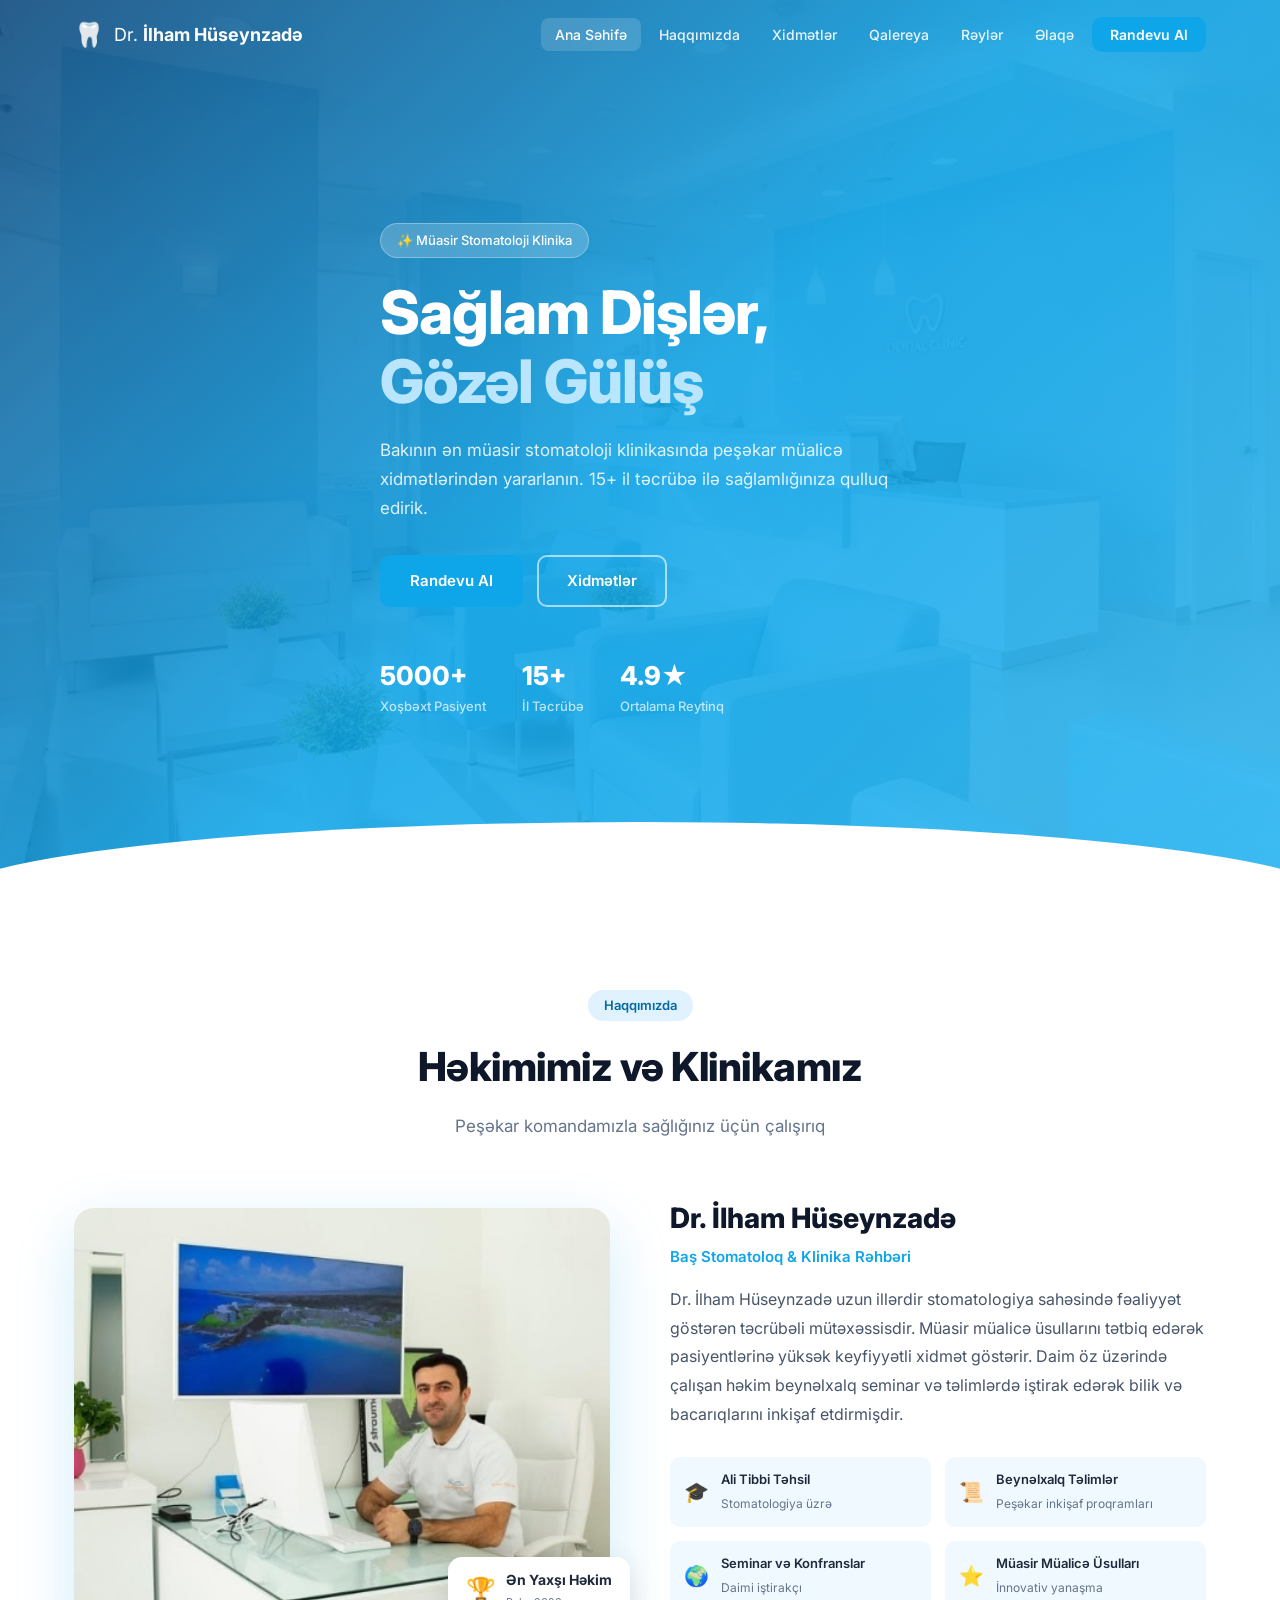
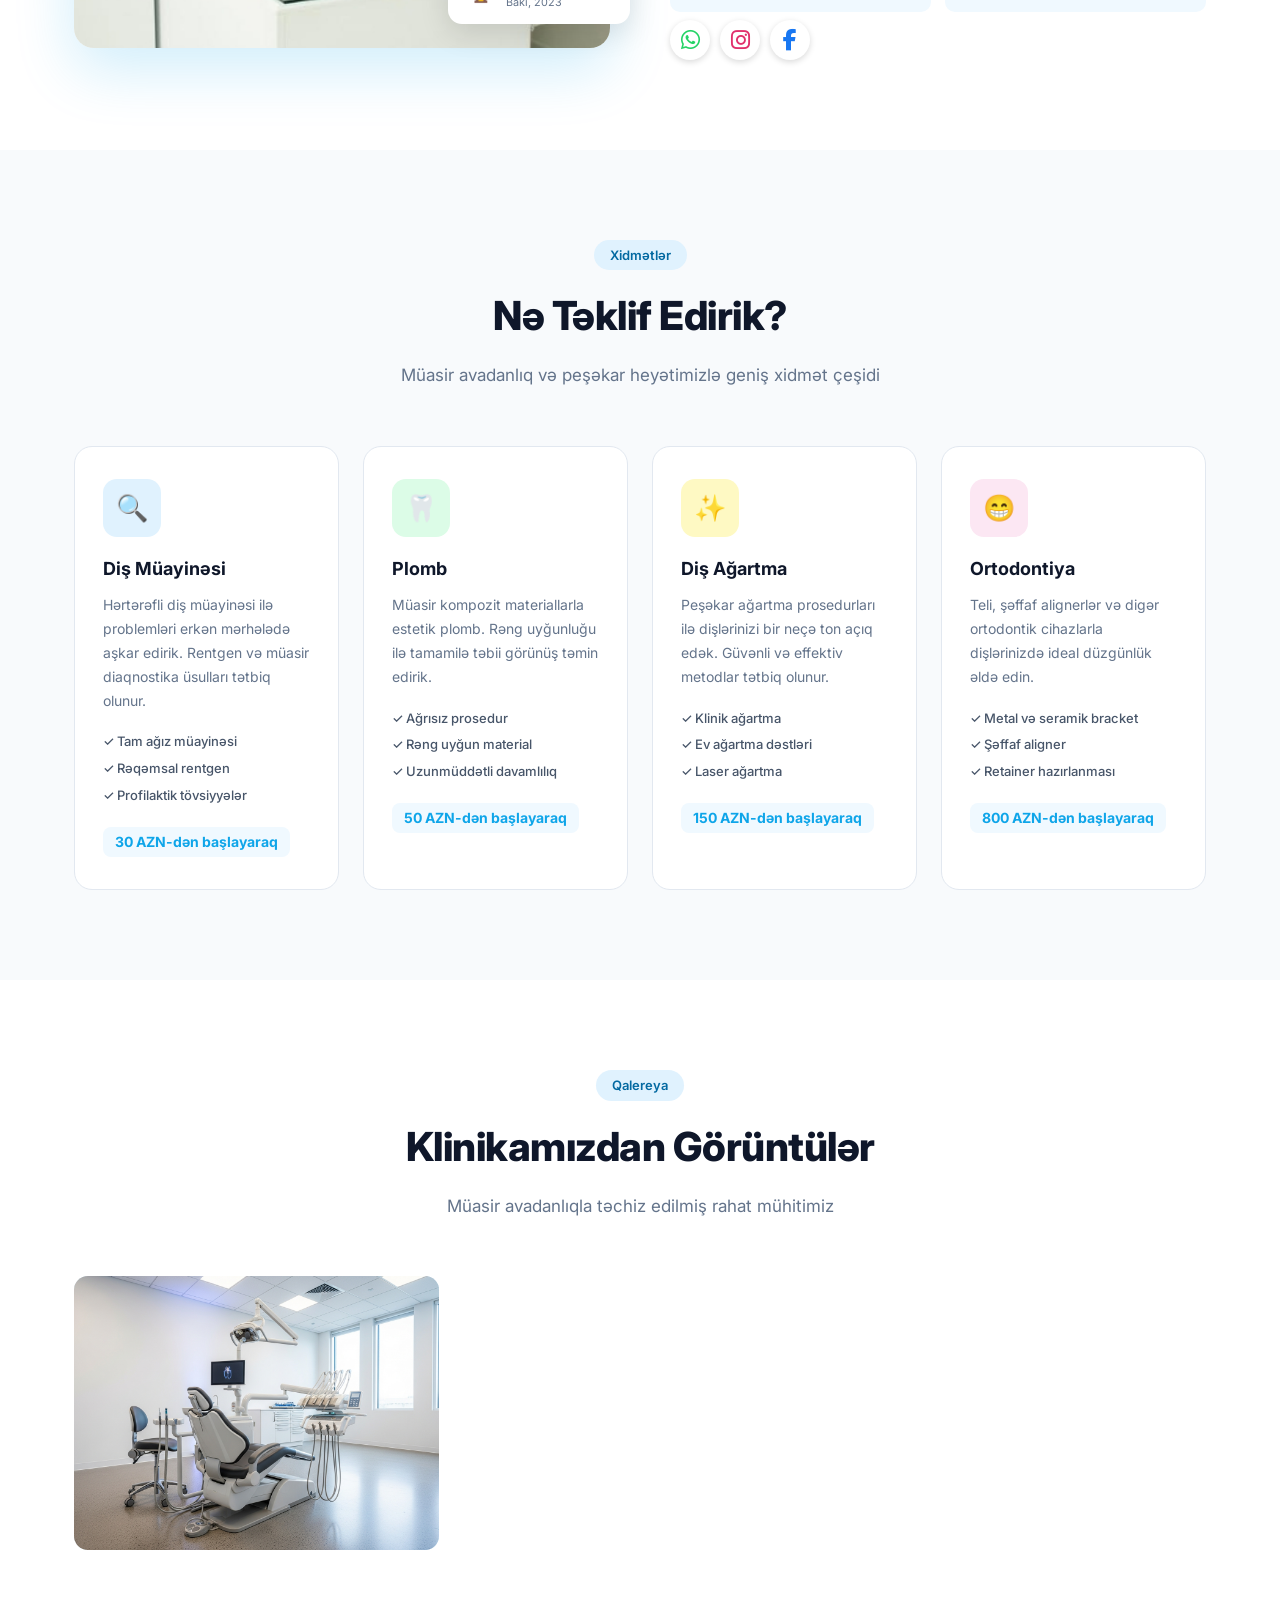
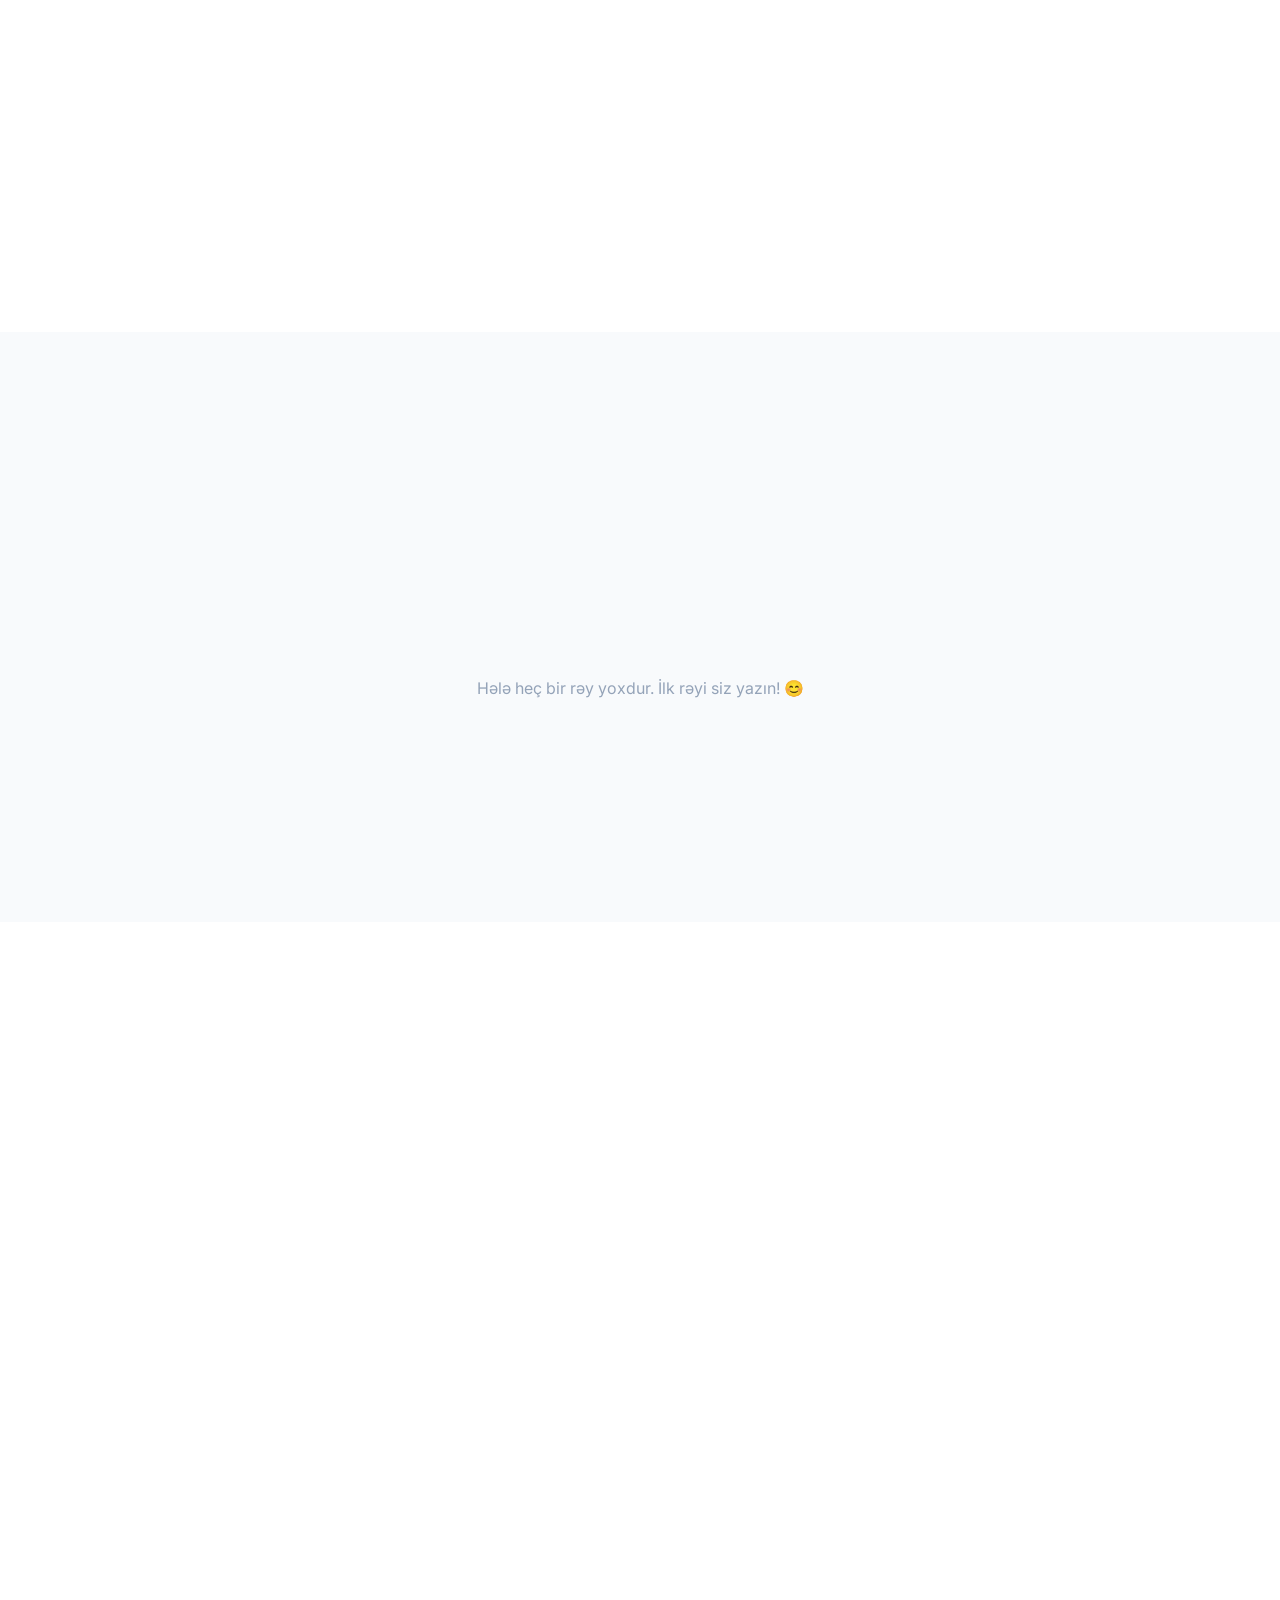
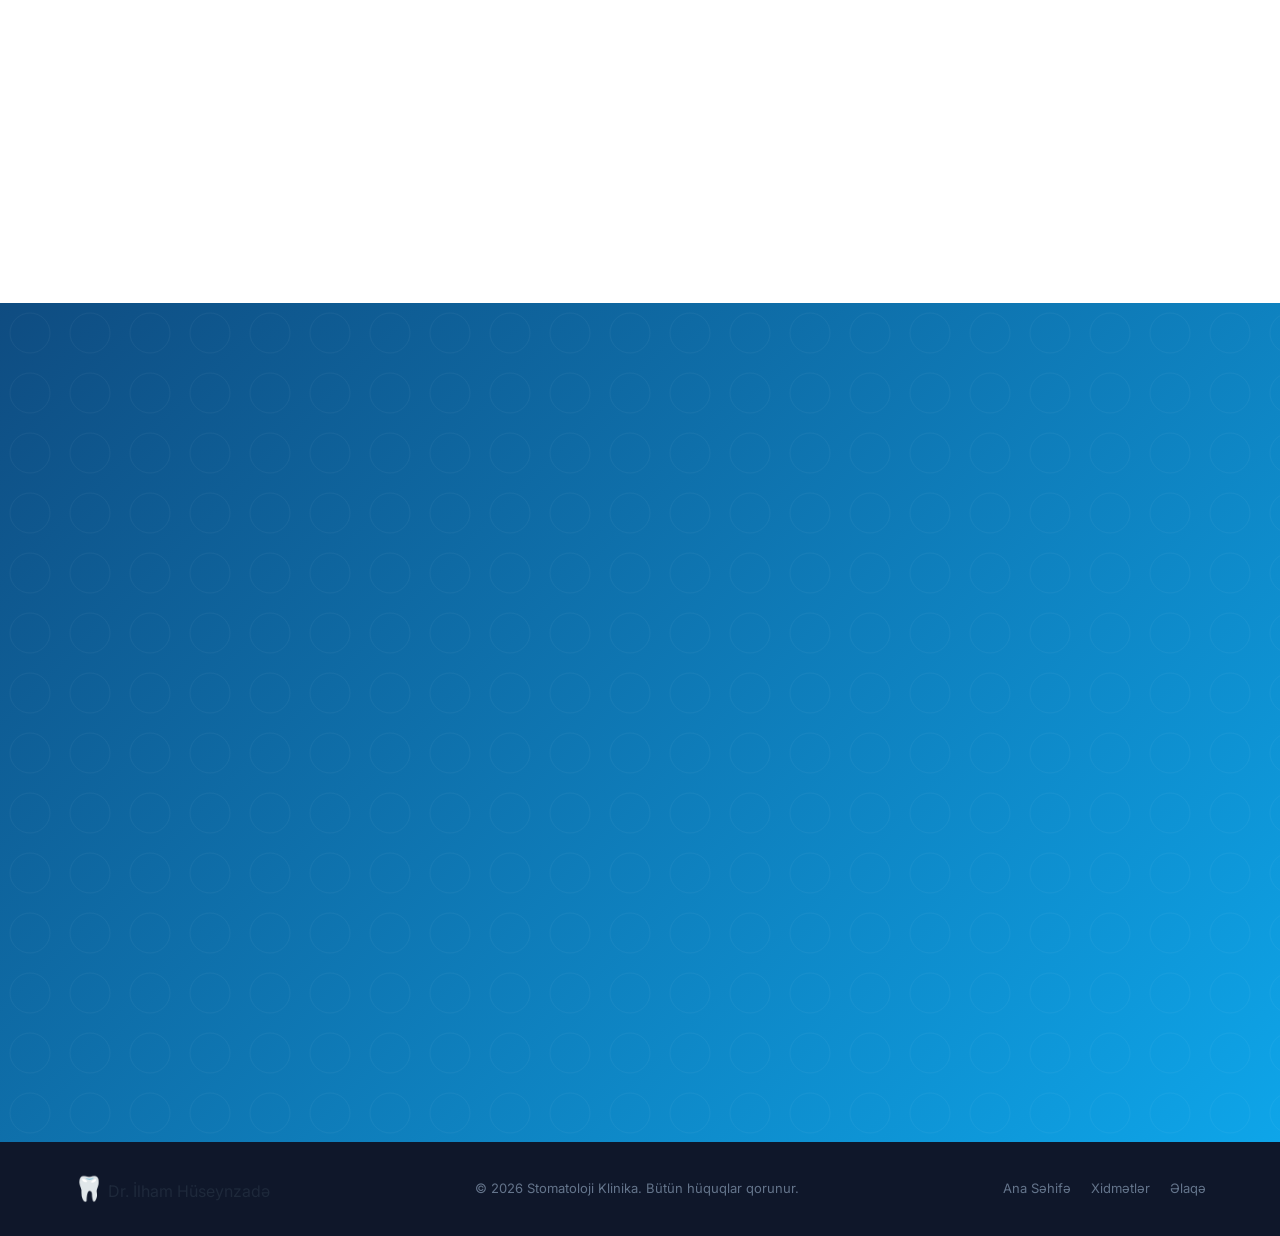
==== commit 6b86e6c4: "Update index.html" ====
--- a/index.html
+++ b/index.html
@@ -14,7 +14,7 @@
 </head>
 <body>
 
-  <!-- ===== NAVBAR ===== -->
+  
   <nav class="navbar" id="navbar">
     <div class="container nav-inner">
       <a href="#home" class="logo">       
@@ -36,7 +36,7 @@
     </div>
   </nav>
 
-  <!-- ===== HERO ===== -->
+ 
   <section class="hero" id="home">
     <div class="hero-overlay"></div>
     <div class="container hero-content fade-in">
@@ -65,7 +65,7 @@
     <div class="hero-shape"></div>
   </section>
 
-  <!-- ===== ABOUT ===== -->
+ 
   <section class="section" id="about">
     <div class="container">
       <div class="section-header fade-in">
@@ -139,7 +139,7 @@
     </div>
   </section>
 
-  <!-- ===== SERVICES ===== -->
+  
   <section class="section section-alt" id="services">
     <div class="container">
       <div class="section-header fade-in">
@@ -204,7 +204,7 @@
     </div>
   </section>
 
-  <!-- ===== GALLERY ===== -->
+ 
   <section class="section" id="gallery">
     <div class="container">
       <div class="section-header fade-in">
@@ -241,7 +241,7 @@
     </div>
   </section>
 
-  <!-- ===== TESTIMONIALS ===== -->
+  
   <section class="section section-alt" id="testimonials">
     <div class="container">
       <div class="section-header fade-in">
@@ -251,7 +251,7 @@
       </div>
 
       <div class="testimonials-list" id="testimonialsList">
-        <!-- Rəylər buraya JS ilə yüklənir -->
+        
         <div class="loading-state">
           <div class="spinner"></div>
           <p>Rəylər yüklənir...</p>
@@ -264,7 +264,7 @@
     </div>
   </section>
 
-  <!-- ===== CONTACT ===== -->
+  
   <section class="section" id="contact">
     <div class="container">
       <div class="section-header fade-in">
@@ -307,7 +307,7 @@
             </div>
           </div>
 
-          <!-- Xəritə -->
+          
           <div class="map-wrap">
             <iframe
               src="https://www.google.com/maps?q=40.4064064,49.8445207&hl=az&z=17&output=embed"
@@ -347,7 +347,7 @@
     </div>
   </section>
 
-  <!-- ===== APPOINTMENT ===== -->
+  
   <section class="section section-appointment" id="appointment">
     <div class="container">
       <div class="section-header fade-in">
@@ -416,7 +416,7 @@
     </div>
   </section>
 
-  <!-- ===== FOOTER ===== -->
+  
   <footer class="footer">
     <div class="container footer-inner">
       <div class="footer-brand">
@@ -432,7 +432,7 @@
     </div>
   </footer>
 
-  <!-- ===== MODAL: Rəy Əlavə Et ===== -->
+  
   <div class="modal-overlay" id="reviewModal">
     <div class="modal">
       <div class="modal-header">
@@ -470,7 +470,7 @@
     </div>
   </div>
 
-  <!-- Toast bildirişi -->
+  
   <div class="toast" id="toast"></div>
 
   <script src="/script.js"></script>
--- a/style.css
+++ b/style.css
@@ -1,8 +1,3 @@
-/* ============================================
-   STOMATOLOJI KLINIKA — style.css
-   Rənglər: Ağ + Açıq Mavi + Soft Boz
-   ============================================ */
-
 *, *::before, *::after { box-sizing: border-box; margin: 0; padding: 0; }
 
 html { scroll-behavior: smooth; font-size: 16px; }
@@ -18,14 +13,14 @@
 a { text-decoration: none; color: inherit; transition: color .2s; }
 img { max-width: 100%; display: block; }
 
-/* ============ CONTAINER ============ */
+
 .container {
   max-width: 1180px;
   margin: 0 auto;
   padding: 0 24px;
 }
 
-/* ============ BUTTONS ============ */
+
 .btn {
   display: inline-flex;
   align-items: center;
@@ -62,7 +57,7 @@
 .btn-full { width: 100%; }
 .mt-20 { margin-top: 20px; }
 
-/* ============ NAVBAR ============ */
+
 .navbar {
   position: fixed;
   top: 0; left: 0; right: 0;
@@ -120,7 +115,7 @@
 }
 .btn-nav:hover { background: #0284c7 !important; color: #fff !important; }
 
-/* Hamburger */
+
 .hamburger {
   display: none;
   flex-direction: column;
@@ -140,7 +135,7 @@
 }
 .navbar.scrolled .hamburger span { background: #1e293b; }
 
-/* ============ HERO ============ */
+
 .hero {
   position: relative;
   min-height: 100vh;
@@ -222,7 +217,7 @@
   font-weight: 500;
 }
 
-/* ============ SECTIONS ============ */
+
 .section { padding: 90px 0; }
 .section-alt { background: #f8fafc; }
 .section-header { text-align: center; margin-bottom: 56px; }
@@ -250,7 +245,7 @@
   margin: 0 auto;
 }
 
-/* ============ ABOUT ============ */
+
 .about-grid {
   display: grid;
   grid-template-columns: 1fr 1fr;
@@ -318,7 +313,7 @@
 .cert-item small { color: #64748b; font-size: 12px; }
 
 
-/* Sosial media linkləri üçün ümumi tərz */
+
 .social-media {
   display: flex;
   gap: 10px;
@@ -338,13 +333,13 @@
   box-shadow: 0 2px 6px rgba(0, 0, 0, 0.15);
 }
 
-/* Hover zamanı effekt */
+
 .social-link:hover {
   transform: translateY(-3px);
   box-shadow: 0 4px 12px rgba(0, 0, 0, 0.25);
 }
 
-/* Xüsusi rənglər */
+
 .social-link.instagram {
   color: #E1306C;
 }
@@ -357,7 +352,7 @@
   color: #1877F2;
 }
 
-/* Hover zamanı arxa fon rəngləri */
+
 .social-link.instagram:hover {
   background: #E1306C;
   color: #fff;
@@ -373,7 +368,7 @@
   color: #fff;
 }
 
-/* ============ SERVICES ============ */
+
 .services-grid {
   display: grid;
   grid-template-columns: repeat(auto-fit, minmax(260px, 1fr));
@@ -434,7 +429,7 @@
   border-radius: 8px;
 }
 
-/* ============ GALLERY ============ */
+
 .gallery-grid {
   display: grid;
   grid-template-columns: repeat(3, 1fr);
@@ -479,7 +474,7 @@
   font-size: 48px;
 }
 
-/* ============ TESTIMONIALS ============ */
+
 .testimonials-list {
   display: grid;
   grid-template-columns: repeat(auto-fill, minmax(300px, 1fr));
@@ -536,7 +531,7 @@
 }
 @keyframes spin { to { transform: rotate(360deg); } }
 
-/* ============ CONTACT ============ */
+
 .contact-grid {
   display: grid;
   grid-template-columns: 1fr 1fr;
@@ -573,7 +568,7 @@
 .map-wrap { border-radius: 14px; overflow: hidden; border: 1px solid #e2e8f0; }
 .contact-form-wrap { background: #f8fafc; border-radius: 18px; padding: 32px; border: 1px solid #e2e8f0; }
 
-/* ============ FORMS ============ */
+
 .form-group { margin-bottom: 18px; }
 .form-row { display: grid; grid-template-columns: 1fr 1fr; gap: 16px; }
 .form-label { display: block; font-size: 13px; font-weight: 600; margin-bottom: 6px; color: #374151; }
@@ -595,7 +590,7 @@
 .form-textarea { resize: vertical; min-height: 120px; }
 .form-error { display: block; color: #ef4444; font-size: 12px; margin-top: 4px; min-height: 16px; }
 
-/* ============ APPOINTMENT ============ */
+
 .section-appointment {
   background: linear-gradient(135deg, #0f4c81, #0ea5e9);
   position: relative;
@@ -624,7 +619,7 @@
 .appointment-success h3 { font-size: 22px; font-weight: 700; color: #0f172a; margin-bottom: 8px; }
 .appointment-success p { color: #64748b; margin-bottom: 20px; }
 
-/* ============ FOOTER ============ */
+
 .footer {
   background: #0f172a;
   padding: 28px 0;
@@ -642,7 +637,7 @@
 .footer-links a { color: #64748b; font-size: 13px; transition: color .2s; }
 .footer-links a:hover { color: #38bdf8; }
 
-/* ============ MODAL ============ */
+
 .modal-overlay {
   position: fixed;
   inset: 0;
@@ -694,13 +689,13 @@
 .modal-buttons { display: flex; gap: 12px; margin-top: 8px; }
 .modal-buttons .btn { flex: 1; }
 
-/* Star Rating */
+
 .star-rating { display: flex; gap: 6px; font-size: 28px; margin: 6px 0; }
 .star { color: #d1d5db; cursor: pointer; transition: color .15s, transform .15s; }
 .star.active, .star.hover { color: #f59e0b; }
 .star:hover { transform: scale(1.15); }
 
-/* ============ TOAST ============ */
+
 .toast {
   position: fixed;
   bottom: 30px;
@@ -723,7 +718,7 @@
 .toast.success { background: #16a34a; }
 .toast.error { background: #dc2626; }
 
-/* ============ FADE-IN ANIMATION ============ */
+
 .fade-in {
   opacity: 0;
   transform: translateY(28px);
@@ -731,7 +726,7 @@
 }
 .fade-in.visible { opacity: 1; transform: translateY(0); }
 
-/* ============ RESPONSIVE ============ */
+
 @media (max-width: 900px) {
   .about-grid { grid-template-columns: 1fr; gap: 36px; }
   .about-image-wrap { max-width: 420px; margin: 0 auto; }
